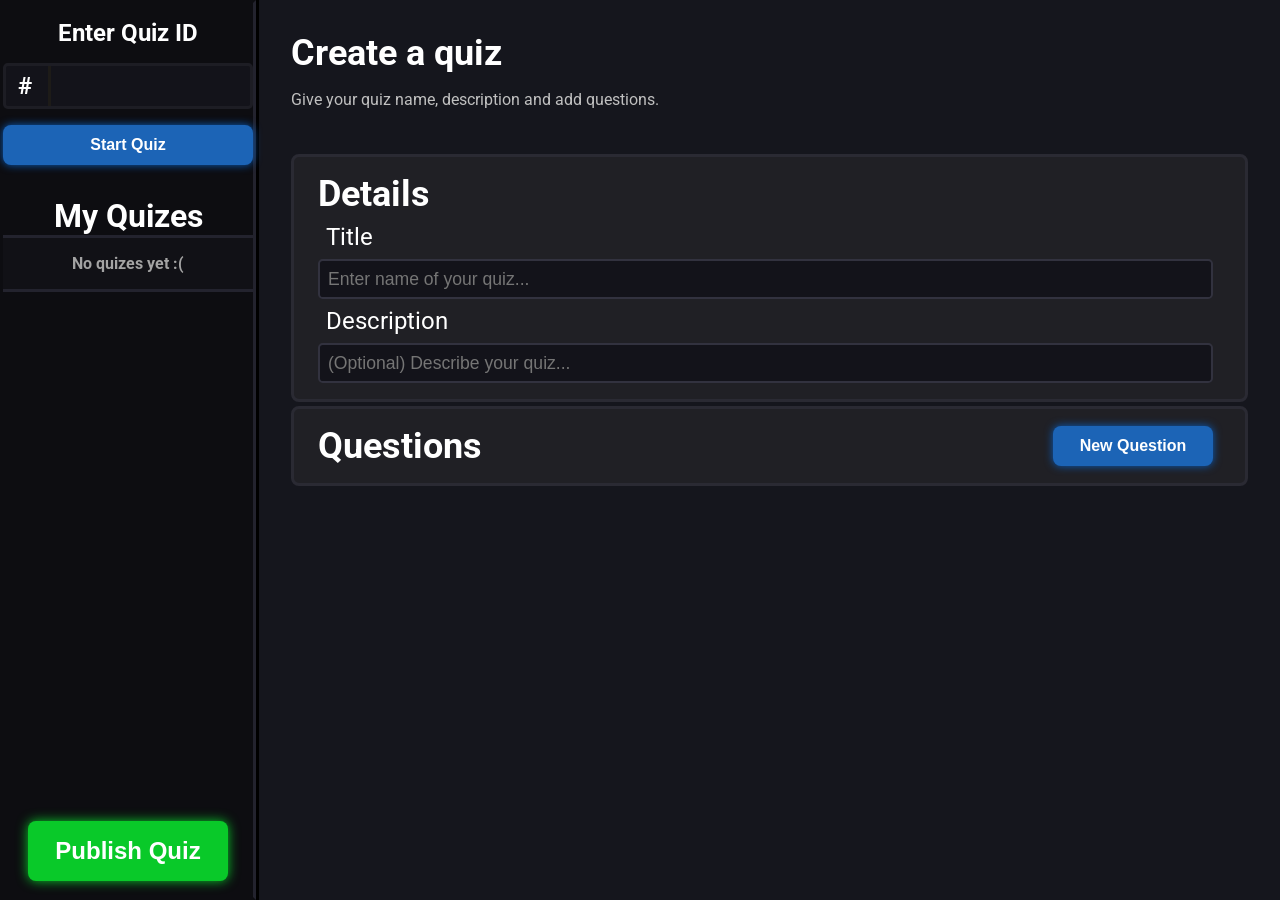
==== createquiz.html @ 195ea63c "Created new homepage as default page when loading the site" ====
<!doctype html>
<html lang="en">
  <head>
    <meta charset="UTF-8" />
    <meta name="viewport" content="width=device-width, initial-scale=1.0" />
    <link rel="stylesheet" href="mainPage/mainPage.css" />
    <link rel="stylesheet" href="navigation.css" />
    <link rel="stylesheet" href="message/message.css" />
    <link
      rel="stylesheet"
      href="https://cdnjs.cloudflare.com/ajax/libs/font-awesome/4.7.0/css/font-awesome.min.css"
    />
    <title>Create A Quiz</title>
    <link rel="icon" type="image/x-icon" href="/images/favicon.png" />

    <meta
      name="description"
      content="Create and share your own quizzes with others. Share either via link or with a code."
    />
    <meta property="og:title" content="Quizzes by Matej Planeta" />
    <meta
      property="og:description"
      content="Create and share your own quizzes with others. Share either via link or with a code. Get results after fill in out a quiz."
    />
    <meta
      property="og:image"
      content="https://quizwebsite.quizcreator.workers.dev/images/preview.png"
    />
    ;
    <meta
      property="og:url"
      content="https://quizwebsite.quizcreator.workers.dev"
    />
    <meta property="og:type" content="website" />
  </head>
  <body>
    <nav class="nav">
      <div class="hamburger" onclick="onHamburgerClick()">
        <div class="line1"></div>
        <div class="line2"></div>
        <div class="line3"></div>
      </div>
      <form class="join-quiz">
        <p>Enter Quiz ID</p>
        <div class="join-quiz-input">
          <p>#</p>
          <input type="text" maxlength="6" id="publicQuizId" />
        </div>
        <p class="quiz-id-not-found">Quiz with this ID wasn't found!</p>
        <button onclick="onStartQuizButtonClick()">Start Quiz</button>
      </form>

      <p class="my-quizes-title">My Quizes</p>
      <div class="my-quizes">
        <p
          style="
            color: #a3a3a3;
            text-align: center;
            font-weight: bold;
            display: none;
          "
          id="no-quizes-loaded"
        >
          No quizes yet :(
        </p>
      </div>

      <button class="publish-button" onclick="onPublishQuizClick()">
        Publish Quiz
      </button>
    </nav>

    <main class="create-quiz-section">
      <div class="page-title-section">
        <h1 class="section-title">Create a quiz</h1>
        <p class="section-subtitle">
          Give your quiz name, description and add questions.
        </p>
      </div>

      <div class="section">
        <h2 class="section-title">Details</h2>
        <h3 class="quiz-details-text">Title</h3>
        <input
          type="text"
          id="quizTitle"
          placeholder="Enter name of your quiz..."
        />

        <h3 class="quiz-details-text">Description</h3>
        <input
          type="text"
          id="quizDescription"
          placeholder="(Optional) Describe your quiz..."
        />
      </div>

      <div class="section" id="question-section" style="margin-top: 0.25rem">
        <div class="row">
          <h2 class="section-title">Questions</h2>
          <button class="question-button" onclick="createQuestion()">
            New Question
          </button>
        </div>
      </div>
    </main>

    <div class="message-div" style="display: none">
      <div class="message-box">
        <div class="spinning-circle"></div>

        <div id="sending-message" style="display: none">
          <p>Please wait</p>
          <p id="sending-text">Processing your request</p>
        </div>

        <div id="publish-message" style="display: none">
          <p>Your quiz was successfully published!</p>
          <p id="id-text">ID:</p>
          <p id="edit-id-text">EditID: <b class="red">Do Not Share!</b></p>
          <p id="link-text">Link:</p>
          <div class="row row-phone" style="margin-top: 1rem">
            <button class="copy-link-button" onclick="onCopyLinkClick()">
              <i class="fa fa-clipboard"></i> Copy link
            </button>
            <button class="edit-quiz-button">
              <i class="fa fa-pencil"></i> Edit quiz
            </button>
            <button class="new-quiz-button">
              <i class="fa fa-plus"></i> New Quiz
            </button>
          </div>
        </div>

        <div id="delete-message-confirmation" style="display: none">
          <p>Your quiz was succesfully deleted!</p>
          <button class="close-button" onclick="closeMessageBox()">
            Close
          </button>
        </div>

        <div class="unsuccessful-message" style="display: none">
          <p>We are sorry!</p>
          <p>Something went wrong</p>
          <button class="close-button" onclick="closeMessageBox()">
            Close
          </button>
        </div>
      </div>
    </div>

    <div class="message-div" id="delete-message">
      <div class="message-box">
        <p>Are you sure you want to delete this quiz?</p>
        <div class="row row-phone">
          <button
            class="delete-message-button delete-message-delete-button"
            onclick="deleteQuiz()"
          >
            Yes, delete
          </button>
          <button
            class="delete-message-button delete-message-close-button"
            onclick="onBackButtonClick()"
          >
            No, go back
          </button>
        </div>
      </div>
    </div>

    <template id="question-template"
      ><div class="question">
        <div class="row">
          <p class="question-title" id="number">1.</p>
          <input
            type="text"
            id="question-title"
            placeholder="Enter your question..."
          />
          <button class="delete-button">X</button>
        </div>
        <div class="row question-answer">
          <input type="radio" class="question-checkbox" /><input
            type="text"
            id="question-answer"
            placeholder="Enter an answer..."
          />
        </div>
        <div class="row question-answer">
          <input type="radio" class="question-checkbox" /><input
            type="text"
            id="question-answer"
            placeholder="Enter an answer..."
          />
        </div>
        <div class="row question-answer">
          <input type="radio" class="question-checkbox" /><input
            type="text"
            id="question-answer"
            placeholder="Enter an answer..."
          />
        </div>
        <div class="row question-answer">
          <input type="radio" class="question-checkbox" /><input
            type="text"
            id="question-answer"
            placeholder="Enter an answer..."
          />
        </div></div
    ></template>

    <template id="my-quizes-container-template">
      <div class="quiz-container">
        <div class="row">
          <p class="quiz-container-name">QuizName</p>
          <button class="quiz-container-delete-button">
            <i class="fa fa-trash-o"></i>
          </button>
        </div>
        <p class="quiz-container-edit">LastEdited</p>
        <div class="row">
          <p class="quiz-container-id">ID</p>
          <button class="quiz-container-copy-button">CopyLink</button>
        </div>
        <div>
          <p
            class="quiz-container-id quiz-container-editid"
            style="font-size: 0.9rem"
          >
            EditID
          </p>
          <button class="quiz-container-edit-button">Edit</button>
        </div>
      </div></template
    >

    <script src="apiIp.js"></script>
    <script src="message/message.js"></script>
    <script src="quizSaveSystem/saveSystem.js"></script>
    <script src="mainPage/questionManager.js"></script>
    <script src="mainPage/quizSender.js"></script>
    <script src="mainPage/hamburgerMenu.js"></script>
    <script src="navigation/startQuiz.js"></script>
    <script src="navigation/maxLenghtInInput.js"></script>
    <script src="navigation/navigationButtons.js"></script>
  </body>
</html>
---- mainPage/mainPage.css ----
@import url("https://fonts.googleapis.com/css2?family=Outfit:wght@100..900&family=Roboto:ital,wght@0,100..900;1,100..900&display=swap");
*,
*::before,
*::after {
  box-sizing: border-box;
}

html {
  height: 100%;
  width: 100%;
}

body {
  margin: 0;
  min-height: 100%;
  width: 100%;
  background: #000000;
  color: white;
  font-family: Roboto;
  display: flex;
}
main {
  margin-left: 20%;
}

input[type="text"] {
  box-sizing: border-box;
  display: block;
  width: 100%;
  height: 2.5rem;
  padding: 0 0.5rem;
  background: rgb(19, 19, 26);

  border-color: rgb(50, 50, 63);
  border-style: solid;
  border-radius: 0.3rem;
  color: white;
  transition:
    box-shadow 0.3s ease,
    border-color 0.3s ease;

  font-size: 1.1rem;
}
input[type="text"]:focus {
  box-shadow: 0 0 10px rgb(108, 108, 136);
  outline: none;
  border-color: rgb(108, 108, 136);
}

::selection {
  background: rgb(119, 119, 138);
}

.create-quiz-section {
  display: flex;
  flex-direction: column;

  width: 80%;
  min-height: 100%;
  background: rgb(21, 22, 29);
}

/* PAGE TITLE*/

.page-title-section {
  display: flex;
  flex-direction: column;
  gap: 1rem;
  margin: 2rem 0 2rem 2rem;
}
/*-----------------*/
/*QUIZ DETAILS*/
/*-----------------*/
.quiz-details-text {
  margin: 0;
  margin-left: 0.5rem;
  font-size: 1.5rem;
  font-weight: normal;
}

/*--------------------*/
/*QUESTIONS*/
/*--------------------*/
.question {
  display: flex;
  flex-direction: column;
  gap: 1rem;
  background: rgb(39, 39, 46);
  padding: 0.5rem 1rem 0.5rem 1rem;

  border-radius: 0.5rem;
  border-color: rgb(55, 55, 66);
  border-style: solid;
  transition: border-color 0.3s ease-in-out;
}
.question-title {
  flex-direction: row;
  font-size: 1.25rem;
  font-weight: 400;
  margin: 0;

  text-align: justify;
}

.delete-button {
  background-color: #00000000;
  width: 2rem;
  height: 2rem;
  color: rgb(252, 61, 61);
  border-style: none;
  border-radius: 15%;

  font-weight: bolder;
  font-size: 1.5rem;
  transition:
    color 0.3s ease-in-out,
    background-color 0.3s ease-in-out,
    box-shadow 0.3s ease-in-out;
}
.delete-button:hover {
  background-color: rgb(252, 59, 59);
  box-shadow: 0 0 10px #fc3d3d;
  color: white;
  cursor: pointer;
}
.delete-button:active {
  background-color: rgb(255, 25, 25);
}

.question-answer {
  margin-left: 2rem;
}
.question-checkbox {
  appearance: none;
  background-color: rgb(19, 19, 26);
  margin: 0;
  font: inherit;
  width: 1.5em;
  height: 1.5em;
  border: 0.15rem solid rgb(71, 71, 90);
  border-radius: 50%;

  display: grid;
  place-content: center;
}
.question-checkbox::before {
  content: "";
  width: 0.8em;
  height: 0.8em;
  border-radius: 50%;
  transform: scale(0);
  transition: 0.1s transform ease-in-out;
  background-color: green;
}
.question-checkbox:checked::before {
  transform: scale(1);
}
.question-button {
  margin-left: auto;
  width: 10rem;
  height: 2.5rem;
  background: #1c64b6;
  box-shadow: 0 0 0.5em #0a5dbd;
  border: none;

  border-radius: 0.5rem;
  color: white;
  font-size: 1rem;
  font-weight: bolder;
  transition:
    background-color 0.3s ease-in-out,
    box-shadow 0.3s ease-in-out;
}
.question-button:active {
  background: #1f76da;
  box-shadow: 0 0 1em #0a5dbd;
}
.question-button:hover {
  box-shadow: 0 0 0.75em #0a5dbd;
  cursor: pointer;
}

.row {
  display: flex;
  flex-direction: row;
  gap: 1rem;
  align-items: center;
}

.section {
  display: flex;
  flex-direction: column;
  margin: 1rem 2rem 0 2rem;
  padding: 1rem 2rem 1rem 1.5rem;
  gap: 0.5rem;

  background: rgb(32, 32, 37);
  border-radius: 0.5rem;
  border-style: solid;
  border-color: rgb(42, 42, 51);

  transition: border-color 0.3s ease-in-out;
}

.section-title {
  font-size: 2.25rem;
  margin: 0;
}
.section-subtitle {
  height: 1em;
  display: flex;
  color: #c0c0c0;
  margin: 0;
}

/*-------------
QUIZ NOT FOUND
---------------*/
.quiz-found {
  display: none;
  flex-direction: column;
}
.quiz-not-found {
  height: 50vh;
  display: none;
  flex-direction: column;
  justify-content: center;
  align-items: center;
}

.quiz-not-found h1 {
  font-size: 3rem;
  color: rgb(252, 61, 61);
  text-shadow: 0 0 1rem rgba(252, 61, 61, 0.493);
}
.quiz-not-found button {
  width: 12rem;
  height: 3rem;
  background: #1c64b6;
  box-shadow: 0 0 0.5em #0a5dbd;
  border: none;

  border-radius: 0.5rem;
  color: white;
  font-size: 1.5rem;
  font-weight: bolder;
  cursor: pointer;
  transition:
    background-color 0.3s ease-in-out,
    box-shadow 0.3s ease-in-out;
}

@media (max-width: 600px) {
  input[type="text"] {
    font-size: 1rem;
  }
  .page-title-section {
    margin-top: 3rem;
  }
  .quiz-details-text {
    font-size: 1.25rem;
  }
  .section-title {
    font-size: 1.75rem;
  }
  .create-quiz-section {
    width: 100%;
    margin-left: 0;
  }

  .question-answer {
    margin: 0;
  }
  .delete-button {
    margin-right: -3rem;
  }
  .section {
    margin: 0 0.5rem 0 0.5rem;
  }
}
---- navigation.css ----
@import url("https://fonts.googleapis.com/css2?family=Outfit:wght@100..900&family=Roboto:ital,wght@0,100..900;1,100..900&display=swap");
*,
*::before,
*::after {
  box-sizing: border-box;
}

:root {
  --join-quiz-blur-show: flex;
}

nav {
  display: flex;
  position: fixed;
  overflow: visible;
  z-index: 1;
  width: 20%;
  border: rgb(13, 13, 17);
  border-right: rgb(35, 35, 46);
  border-style: solid;

  min-height: 100%;
  max-height: 100vh;

  background: rgb(13, 13, 17);
  flex-direction: column;
  align-items: center;
  transition: left 0.2s ease-in-out;
}
nav button {
  border: none;
  height: 2.5rem;
  width: 95%;

  border-radius: 0.5rem;
  color: white;
  font-size: 1rem;
  font-weight: bolder;
}
.publish-button {
  margin-top: auto;
  margin-bottom: 1rem;
  height: 2.5em;
  width: 80%;

  border-radius: 0.5rem;
  font-size: 1.5rem;
  font-weight: bolder;
  background: #09c929;
  color: white;
  border-style: none;

  box-shadow: 0 0 0.5em #09c929;
  transition:
    background-color 0.3s ease-in-out,
    box-shadow 0.3s ease-in-out;
}

.publish-button:hover {
  box-shadow: 0 0 0.75em #09c929;
  cursor: pointer;
}
.publish-button:active {
  box-shadow: 0 0 1em #09c929;
  background: #0de631;
  cursor: pointer;
}
.hamburger {
  display: none;
  justify-content: center;
  align-items: center;
  flex-direction: column;
  position: absolute;
  right: -3em;
  background: #0d0d11;
  border-style: solid;
  border-left-width: 0;
  border-top-width: 0;
  border-color: #23232e;
  width: 3em;
  height: 3em;
  margin: 0;
  gap: 0.33em;
  border-radius: 0 0 0.5rem 0;

  transition: gap 0.5s ease-in-out;
}
.hamburger:hover {
  cursor: pointer;
}
.line1,
.line2,
.line3 {
  width: 80%;
  height: 15%;
  background: #23232e;
}

.join-quiz {
  display: flex;
  flex-direction: column;
  align-items: center;
  gap: 1rem;
  margin-top: 1rem;
}
.join-quiz p {
  font-weight: bold;
  font-size: 1.5rem;
  margin: 0;
}
.join-quiz-input {
  display: flex;
  flex-direction: row;
  justify-content: center;
  align-items: center;
  background: rgb(19, 19, 26);
  border-color: rgb(29, 29, 36);
  border-style: solid;
  border-radius: 0.3rem;

  transition: border-color 0.3s ease-in-out;
}
.join-quiz-input p {
  padding: 0;
  padding-left: 0.5em;
  margin: 0;
  text-align: center;
  margin-right: 1rem;
}
.join-quiz-input input {
  background: none;

  border-style: none;
  border-color: rgb(29, 27, 24);
  border-left-width: 0.2em;
  border-left-style: solid;
  border-radius: 0;
}
.join-quiz-input input:focus {
  box-shadow: none;
  border-color: rgb(24, 24, 29);
}
.join-quiz button {
  background: #1c64b6;
  box-shadow: 0 0 0.5em #0a5dbd;
  width: 100%;

  transition:
    background-color 0.3s ease-in-out,
    box-shadow 0.3s ease-in-out;
}
.join-quiz button:hover {
  box-shadow: 0 0 0.75em #0a5dbd;
  cursor: pointer;
}
.join-quiz button:active {
  background: #1f76da;
  box-shadow: 0 0 1em #0a5dbd;
}
.join-quiz p.quiz-id-not-found {
  display: none;
  align-self: flex-start;
  color: rgb(252, 59, 59);
  text-shadow: 0 0 0.25rem rgb(252, 59, 59);
  font-size: 1em;
}
.join-quiz .create-new-quiz-button {
  width: 100%;
  background: linear-gradient(90deg, #0a5dbd, #0aa8bd, #05c494);
  position: relative;
  box-shadow: none;

  transition: background-color 0.3s ease-in-out;
  opacity: 90%;
}
.join-quiz .create-new-quiz-button:hover {
  box-shadow: none;
  opacity: 95%;
}
.join-quiz .create-new-quiz-button::after {
  position: absolute;
  display: var(--join-quiz-blur-show);
  content: "";
  background: linear-gradient(90deg, #0a5dbd, #0aa8bd, #05c494);
  filter: blur(0.5em);
  z-index: -1;

  width: 100%;
  height: 100%;
  inset: 0em;
  transition: filter 0.3s ease-in-out;
}
.join-quiz .create-new-quiz-button:hover::after {
  filter: blur(1em);
}
.join-quiz .create-new-quiz-button:active {
  background: linear-gradient(90deg, #0a5dbd, #05c494);
  opacity: 100%;
}

/*
My Quizes
*/

.my-quizes {
  display: flex;
  flex-direction: column;
  gap: 0.5rem;

  background-color: #111116;

  width: 100%;
  min-height: 10%;
  margin-bottom: 2rem;
  overflow-y: auto;

  border-style: solid;
  border-color: #23232e;
  border-left-style: none;
  border-right-style: none;
}
::-webkit-scrollbar {
  width: 10px;
}
::-webkit-scrollbar-track {
  background: #1f1f29;
  border-radius: 0.25rem;
}
::-webkit-scrollbar-thumb {
  background: #2b2b38;
  border-radius: 5px;
}
::-webkit-scrollbar-thumb:hover {
  background: #0d0d11;
}

.my-quizes-title {
  font-weight: bold;
  font-size: 2rem;
  text-align: center;
  margin: 0;
  margin-top: 2rem;
}
.quiz-container {
  display: flex;
  flex-direction: column;
  gap: 0.25rem;
  background-color: #15151b;
  border-radius: 0.5rem;
  margin-right: 0.25rem;
  padding-left: 0.25rem;
  padding-bottom: 0.25rem;
}
.quiz-container p {
  margin: 0;
}
.quiz-container-name {
  font-size: 1.5em;
  font-weight: bold;
}
.quiz-container-delete-button {
  background-color: #fc3d3d00;
  color: #fc3d3d;

  margin-left: auto;
  width: 2.5rem;
  height: 2.5rem;

  font-size: 2rem;
  cursor: pointer;

  transition:
    color 0.3s ease-in-out,
    background-color 0.3s ease-in-out,
    box-shadow 0.3s ease-in-out;
}
.quiz-container-delete-button:hover {
  background-color: #fc3d3d;
  color: white;
  box-shadow: 0 0 0.5rem #fc3d3d;
}
.quiz-container-delete-button:active {
  background-color: #ff1515;
  box-shadow: 0 0 0.5rem #ff1515;
}

.quiz-container-edit,
.quiz-container-id {
  color: #a3a3a3;
  font-size: 1.1rem;
}
.quiz-container-copy-button {
  background: #1c64b6;
  box-shadow: 0 0 0.5rem #1c64b6;
  width: 5rem;
  height: 2rem;
  border-radius: 0.25rem;
  margin-left: auto;
  margin-right: 0.5rem;
  cursor: pointer;
  justify-self: center;

  transition:
    background-color 0.3s ease-in-out,
    box-shadow 0.3s ease-in-out;
}
.quiz-container-copy-button:hover {
  background: #1c64b6;
  box-shadow: 0 0 0.75rem #1c64b6;
}
.quiz-container-copy-button:active {
  background: #1f6fca;
  box-shadow: 0 0 1rem #1f6fca;
}
.quiz-container-edit-button {
  background-color: #09c929;
  box-shadow: 0 0 0.5em #09c929;
  cursor: pointer;

  width: calc(100% - 0.5rem);
  height: 2rem;

  transition:
    box-shadow 0.3s ease-in-out,
    background-color 0.3s ease-in-out;
}
.quiz-container-edit-button:hover {
  box-shadow: 0 0 0.75em #09c929;
}
.quiz-container-edit-button:active {
  box-shadow: 0 0 0.75em #0de631;
  background: #0de631;
}
@media (max-width: 600px) {
  nav {
    display: flex;
    width: 60%;
    left: -60%;
    border-radius: 0 0 1rem 0;
  }
  .hamburger {
    display: flex;
  }
  nav button {
    font-size: 1em;
  }
  .line1,
  .line2,
  .line3 {
    transition: transform 0.5s ease-in-out;
  }
  .join-quiz button {
    box-shadow: 0 0 0;
  }
  :root {
    --join-quiz-blur-show: none;
  }
}
@media (max-width: 900px) and (min-width: 600px) {
  nav {
    width: 30%;
  }
  main {
    width: 70%;
    margin-left: 30%;
    min-height: 100%;
  }
}
---- message/message.css ----
.message-div {
  display: none;
  position: fixed;
  width: 100%;
  height: 100vh;
  background-color: rgba(0, 0, 0, 0.555);
  z-index: 2;
  justify-content: center;
  align-items: center;

  transition: display 0.1s ease-in-out;
}

.message-box {
  display: flex;
  flex-direction: column;
  align-items: center;
  justify-content: space-around;
  width: 80%;
  height: 60%;
  background-color: rgb(34, 34, 39);
  padding-bottom: 1rem;
  padding-top: 1rem;

  border-style: solid;
  border-color: rgb(59, 59, 68);
  border-radius: 5px;
  gap: 0;
}
.checkmark {
  color: rgb(11, 189, 11);
  font-size: 5rem;
  padding: 0 0.25em 0 0.25em;

  border-width: 0.5rem;
  border-style: solid;
  border-radius: 100%;
  margin: 0;
  margin-bottom: 1.5rem;
}
.message-box p {
  font-weight: bold;
  font-size: 1.5rem;
  margin: 0;
}
.message-box a {
  color: rgb(93, 93, 107);
  text-decoration: underline;
}
.message-box button {
  width: 10rem;
  height: 3rem;
  font-size: 1rem;
  font-weight: bolder;
  border-radius: 0.5rem;
  border-style: none;
  cursor: pointer;

  transition:
    background-color 0.3s ease-in-out,
    box-shadow 0.3s ease-in-out;
}
.copy-link-button {
  background-color: #1c64b6;
  color: white;

  box-shadow: 0 0 0.5em #0a5dbd;
}
.copy-link-button:hover {
  box-shadow: 0 0 0.75em #0a5dbd;
}
.copy-link-button:active {
  background: #1f76da;
  box-shadow: 0 0 1em #0a5dbd;
}
.edit-quiz-button {
  background: #09c929;
  color: white;
  box-shadow: 0 0 0.5em #09c929;
}
.edit-quiz-button:hover {
  box-shadow: 0 0 0.75em #09c929;
}
.edit-quiz-button:active {
  background-color: #0de631;
  box-shadow: 0 0 1em #0de631;
}
.new-quiz-button {
  background: linear-gradient(90deg, #0a5dbd, #0aa8bd, #05c494);
  position: relative;
  color: white;
  z-index: 0;
}
.new-quiz-button::after {
  position: absolute;
  content: "";
  background: linear-gradient(90deg, #0a5dbd, #0aa8bd, #05c494);
  filter: blur(0.25em);
  z-index: -1;

  inset: 0em;
  transition: filter 0.3s ease-in-out;
}
.new-quiz-button:hover::after {
  filter: blur(0.5em);
}
.new-quiz-button:active {
  background: linear-gradient(90deg, #0a5dbd, #05c494);
}
.new-quiz-button:active::after {
  filter: blur(0.75em);
}

.message-box .close-button {
  color: white;
  background: #fc3d3d;
  box-shadow: 0 0 0.5rem #fc3d3d;

  border-style: none;
  font-size: 2rem;
  border-radius: 0.5rem;
  font-weight: bold;

  transition: background-color 0.3s ease-in-out box-shadow 0.3s ease-in-out;
}
.close-button:hover {
  box-shadow: 0 0 0.75rem #fc3d3d;
  cursor: pointer;
}
.close-button:active {
  background-color: #ff1919;
  box-shadow: 0 0 1rem #ff1919;
}
.agree-button {
  height: 5rem;
  width: 13rem;
  align-self: flex-start;
  margin-right: 1rem;

  border-radius: 0.5rem;
  font-size: 1.5rem;
  font-weight: bolder;
  background: #09c929;
  color: white;
  border-style: none;

  box-shadow: 0 0 0.5em #09c929;
  transition:
    background-color 0.3s ease-in-out,
    box-shadow 0.3s ease-in-out;
}
.message-box .confirmation-text {
  font-size: 2rem;
  margin-bottom: auto;
  margin-top: 5rem;
  text-align: center;
}

.agree-button:hover {
  box-shadow: 0 0 0.75em #09c929;
  cursor: pointer;
}
.agree-button:active {
  box-shadow: 0 0 1em #09c929;
  background: #0de631;
  cursor: pointer;
}

.reject-button {
  height: 5rem;
  width: 13rem;
  align-self: flex-start;
  margin-bottom: 5rem;
  margin-left: 1rem;

  border-radius: 0.5rem;
  font-size: 1.5rem;
  font-weight: bolder;
  background: rgb(252, 61, 61);
  color: white;
  border-style: none;

  box-shadow: 0 0 0.5em #fc3d3d;
  transition:
    background-color 0.3s ease-in-out,
    box-shadow 0.3s ease-in-out;
}
.reject-button:hover {
  box-shadow: 0 0 0.75em rgb(252, 61, 61);
  cursor: pointer;
}
.reject-button:active {
  box-shadow: 0 0 1em rgb(252, 61, 61);
  background: rgb(255, 25, 25);
  cursor: pointer;
}

/*Delete message*/

#delete-message .message-box {
  display: flex;
  flex-direction: column;
  justify-content: space-evenly;
}
#delete-message .message-box p {
  font-size: 2rem;
}
#delete-message .message-box .row {
  width: 100%;
  justify-content: space-evenly;
}
.delete-message-button {
  width: 10rem;
  height: 3rem;
  border-style: none;
  border-radius: 0.5rem;
  font-size: 1rem;
  font-weight: bold;

  cursor: pointer;
  transition:
    background-color 0.3s ease-in-out,
    box-shadow 0.3s ease-in-out;
}
.delete-message-delete-button {
  color: white;
  background: #fc3d3d;
  box-shadow: 0 0 0.5rem #fc3d3d;
}
.delete-message-delete-button:hover {
  box-shadow: 0 0 0.75rem #fc3d3d;
}
.delete-message-delete-button:active {
  box-shadow: 0 0 1rem #f84a4a;
  background: #f84a4a;
}
.delete-message-close-button {
  background: #0a5dbd;
  color: white;
  box-shadow: 0 0 0.5rem #0a5dbd;
}
.delete-message-close-button:hover {
  box-shadow: 0 0 0.75rem #0a5dbd;
}
.delete-message-close-button:active {
  box-shadow: 0 0 1rem #1f76da;
  background: #1f76da;
}

/*Loading message*/

.message-box #sending-message {
  display: flex;
  flex-direction: column;
  align-items: center;
}
.spinning-circle {
  position: relative;
  width: 10rem;
  height: 5rem;
  margin-bottom: 5rem;

  border-top-left-radius: 11rem;
  border-top-right-radius: 11rem;

  border: #3b3b44 solid 1rem;
  transform-origin: center bottom;
  border-bottom: 0;

  animation: spinningAnim 1s cubic-bezier(0.35, 0.1, 0.61, 0.89) infinite;
  transition:
    border-color 0.3s ease-in-out,
    animation 0.3s ease-in-out,
    border-bottom 0.3s ease-in-out,
    height 0.15s ease-in-out;

  /*Text*/
  display: flex;
  justify-content: center;
  align-items: center;
  font-size: 5rem;
}
.stop-animation {
  animation: none;
  border-bottom: 1rem solid;
  height: 10rem;
  border-radius: 50%;
  margin: 0;
}
#sending-text::after {
  animation: text 3s infinite;
  content: "";
}

/*Publish message */
#publish-message {
  display: flex;
  flex-direction: column;
  align-items: center;
  justify-content: space-around;
}

/*Delete confirmation message*/
.message-box #delete-message-confirmation {
  display: flex;
  flex-direction: column;
  align-items: center;
}

/*Unsuccessful message*/
.message-box .unsuccessful-message {
  display: flex;
  flex-direction: column;
  align-items: center;
  height: 40%;
  justify-content: space-around;
}

@keyframes text {
  0%,
  25% {
    content: "";
  }
  26%,
  50% {
    content: ".";
  }
  51%,
  75% {
    content: "..";
  }
  76%,
  100% {
    content: "...";
  }
}

@keyframes spinningAnim {
  from {
    transform: rotate(0deg);
  }
  to {
    transform: rotate(360deg);
  }
}

.red {
  color: #fc3d3d;
}
@media (max-width: 600px) {
  .checkmark {
    font-size: 3rem;
  }
  .message-box {
    width: 90%;
  }
  .message-box p {
    font-weight: bold;
    font-size: 1rem;
    margin: 0;
    text-align: center;
  }
  .row-phone {
    flex-direction: column;
  }
  .message-box a {
    display: flex;
    text-align: center;
    color: rgb(93, 93, 107);
    text-decoration: underline;
    width: 100%;
    overflow-wrap: anywhere;
  }
  .reject-button {
    margin-left: 0;
    height: 4rem;
  }
  .agree-button {
    margin-top: 0.5rem;
    margin-right: 0;
    height: 4rem;
    margin-bottom: 1rem;
  }
}
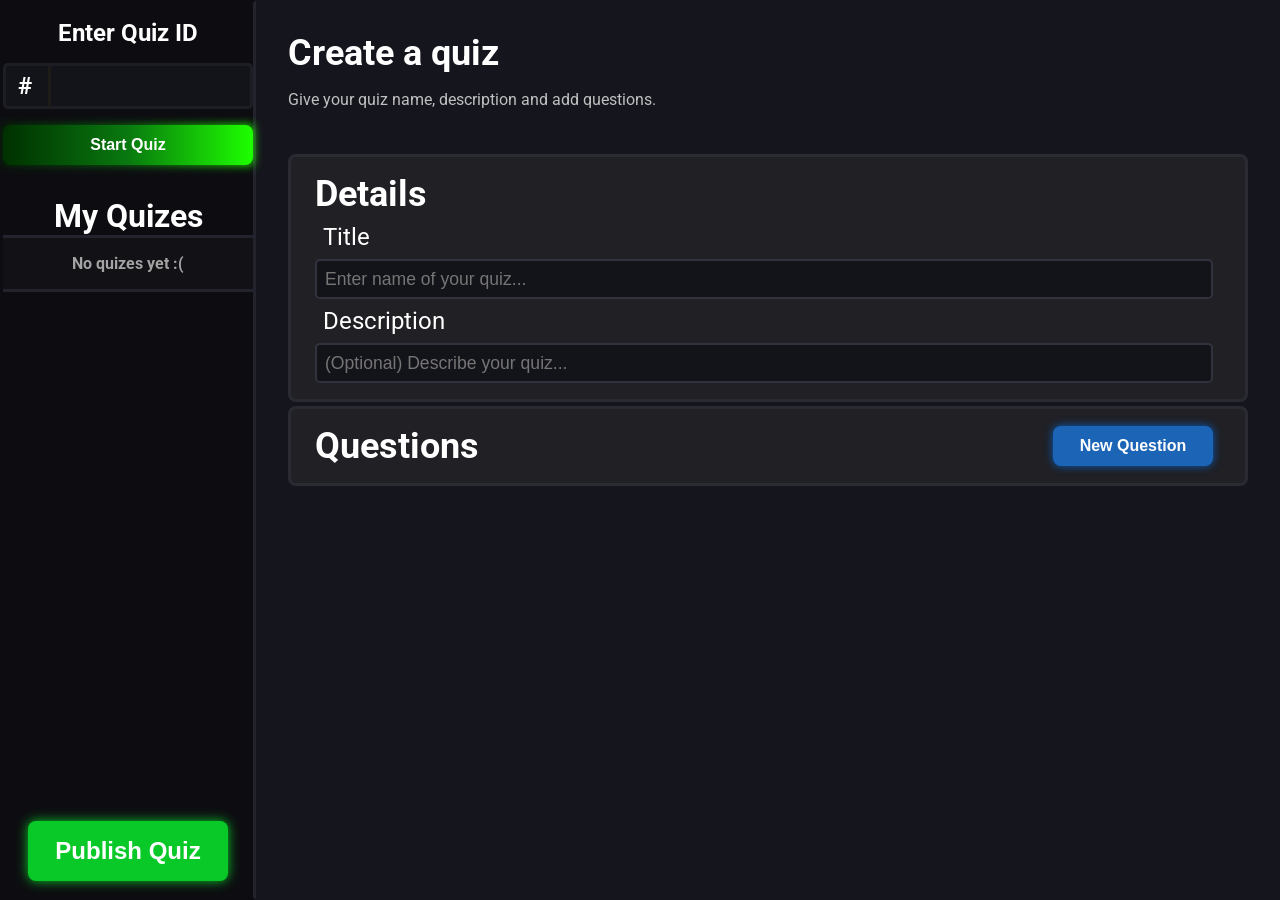
==== commit 8c7357c7: "Added new edit quiz section to the index page and change the color of the start quiz button in the a" ====
--- a/createquiz.html
+++ b/createquiz.html
@@ -26,7 +26,6 @@
       property="og:image"
       content="https://quizwebsite.quizcreator.workers.dev/images/preview.png"
     />
-    ;
     <meta
       property="og:url"
       content="https://quizwebsite.quizcreator.workers.dev"
--- a/navigation.css
+++ b/navigation.css
@@ -141,21 +141,44 @@
   border-color: rgb(24, 24, 29);
 }
 .join-quiz button {
-  background: #1c64b6;
-  box-shadow: 0 0 0.5em #0a5dbd;
+  position: relative;
+  background: #003000;
+  background: linear-gradient(
+    90deg,
+    rgba(0, 48, 0, 1) 0%,
+    rgba(9, 121, 15, 1) 50%,
+    rgba(30, 255, 0, 1) 100%
+  );
   width: 100%;
 
   transition:
     background-color 0.3s ease-in-out,
     box-shadow 0.3s ease-in-out;
 }
-.join-quiz button:hover {
-  box-shadow: 0 0 0.75em #0a5dbd;
-  cursor: pointer;
-}
-.join-quiz button:active {
-  background: #1f76da;
-  box-shadow: 0 0 1em #0a5dbd;
+.join-quiz button::after {
+  display: var(--join-quiz-blur-show);
+  content: "";
+  position: absolute;
+  background: linear-gradient(
+    90deg,
+    rgba(0, 48, 0, 1) 0%,
+    rgba(9, 121, 15, 1) 50%,
+    rgba(30, 255, 0, 1) 100%
+  );
+  inset: 0;
+  width: 100%;
+  height: 100%;
+  z-index: -1;
+  cursor: pointer;
+
+  filter: blur(5px);
+  transition: filter 0.3s ease-in-out;
+}
+.join-quiz button:hover::after {
+  filter: blur(10px);
+}
+.join-quiz button:active::after {
+  filter: blur(15px);
 }
 .join-quiz p.quiz-id-not-found {
   display: none;
@@ -166,7 +189,13 @@
 }
 .join-quiz .create-new-quiz-button {
   width: 100%;
-  background: linear-gradient(90deg, #0a5dbd, #0aa8bd, #05c494);
+  background: #2a7b9b;
+  background: linear-gradient(
+    90deg,
+    rgb(42, 123, 155) 0%,
+    rgba(73, 173, 133, 1) 50%,
+    rgba(40, 222, 16, 1) 100%
+  );
   position: relative;
   box-shadow: none;
 
@@ -181,7 +210,13 @@
   position: absolute;
   display: var(--join-quiz-blur-show);
   content: "";
-  background: linear-gradient(90deg, #0a5dbd, #0aa8bd, #05c494);
+  background: #2a7b9b;
+  background: linear-gradient(
+    90deg,
+    rgb(42, 123, 155) 0%,
+    rgba(73, 173, 133, 1) 50%,
+    rgba(40, 222, 16, 1) 100%
+  );
   filter: blur(0.5em);
   z-index: -1;
 
@@ -194,7 +229,13 @@
   filter: blur(1em);
 }
 .join-quiz .create-new-quiz-button:active {
-  background: linear-gradient(90deg, #0a5dbd, #05c494);
+  background: #2a7b9b;
+  background: linear-gradient(
+    90deg,
+    rgb(42, 123, 155) 0%,
+    rgba(73, 173, 133, 1) 50%,
+    rgba(40, 222, 16, 1) 100%
+  );
   opacity: 100%;
 }
 
--- a/message/message.css
+++ b/message/message.css
@@ -353,6 +353,7 @@
   }
   .message-box {
     width: 90%;
+    height: 90%;
   }
   .message-box p {
     font-weight: bold;
